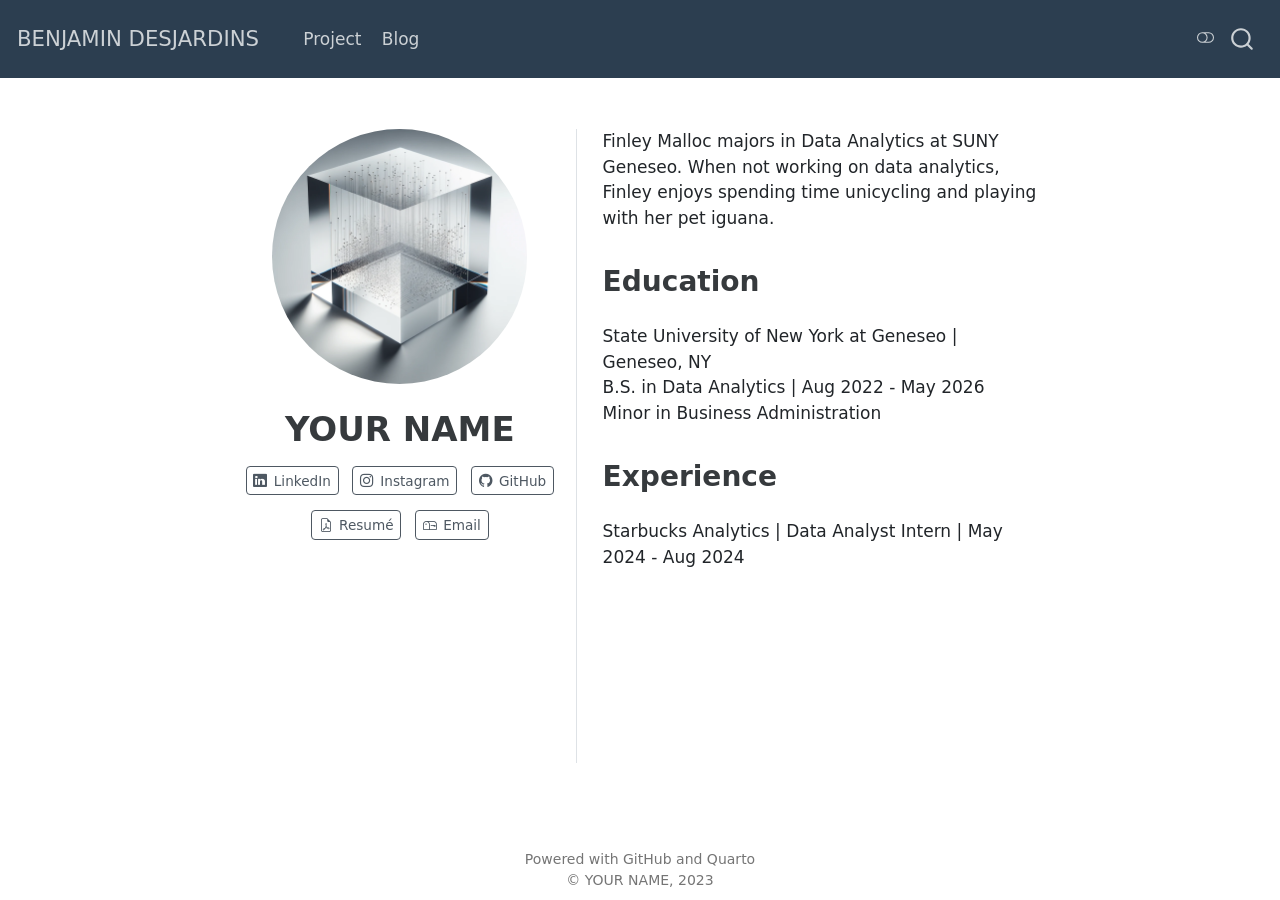
==== index.html @ 5a0a95f6 "“ANY_MASSAGE”" ====
<!DOCTYPE html>
<html xmlns="http://www.w3.org/1999/xhtml" lang="en" xml:lang="en"><head>

<meta charset="utf-8">
<meta name="generator" content="quarto-1.3.353">

<meta name="viewport" content="width=device-width, initial-scale=1.0, user-scalable=yes">


<title>BENJAMIN DESJARDINS - YOUR NAME</title>
<style>
code{white-space: pre-wrap;}
span.smallcaps{font-variant: small-caps;}
div.columns{display: flex; gap: min(4vw, 1.5em);}
div.column{flex: auto; overflow-x: auto;}
div.hanging-indent{margin-left: 1.5em; text-indent: -1.5em;}
ul.task-list{list-style: none;}
ul.task-list li input[type="checkbox"] {
  width: 0.8em;
  margin: 0 0.8em 0.2em -1em; /* quarto-specific, see https://github.com/quarto-dev/quarto-cli/issues/4556 */ 
  vertical-align: middle;
}
</style>


<script src="site_libs/quarto-nav/quarto-nav.js"></script>
<script src="site_libs/clipboard/clipboard.min.js"></script>
<script src="site_libs/quarto-search/autocomplete.umd.js"></script>
<script src="site_libs/quarto-search/fuse.min.js"></script>
<script src="site_libs/quarto-search/quarto-search.js"></script>
<meta name="quarto:offset" content="./">
<script src="site_libs/quarto-html/quarto.js"></script>
<script src="site_libs/quarto-html/popper.min.js"></script>
<script src="site_libs/quarto-html/tippy.umd.min.js"></script>
<link href="site_libs/quarto-html/tippy.css" rel="stylesheet">
<link href="site_libs/quarto-html/quarto-syntax-highlighting.css" rel="stylesheet" class="quarto-color-scheme" id="quarto-text-highlighting-styles">
<link href="site_libs/quarto-html/quarto-syntax-highlighting-dark.css" rel="prefetch" class="quarto-color-scheme quarto-color-alternate" id="quarto-text-highlighting-styles">
<script src="site_libs/bootstrap/bootstrap.min.js"></script>
<link href="site_libs/bootstrap/bootstrap-icons.css" rel="stylesheet">
<link href="site_libs/bootstrap/bootstrap.min.css" rel="stylesheet" class="quarto-color-scheme" id="quarto-bootstrap" data-mode="light">
<link href="site_libs/bootstrap/bootstrap-dark.min.css" rel="prefetch" class="quarto-color-scheme quarto-color-alternate" id="quarto-bootstrap" data-mode="dark">
<script id="quarto-search-options" type="application/json">{
  "location": "navbar",
  "copy-button": false,
  "collapse-after": 3,
  "panel-placement": "end",
  "type": "overlay",
  "limit": 20,
  "language": {
    "search-no-results-text": "No results",
    "search-matching-documents-text": "matching documents",
    "search-copy-link-title": "Copy link to search",
    "search-hide-matches-text": "Hide additional matches",
    "search-more-match-text": "more match in this document",
    "search-more-matches-text": "more matches in this document",
    "search-clear-button-title": "Clear",
    "search-detached-cancel-button-title": "Cancel",
    "search-submit-button-title": "Submit"
  }
}</script>


<link rel="stylesheet" href="styles.css">
</head>

<body class="nav-fixed fullcontent">

<div id="quarto-search-results"></div>
  <header id="quarto-header" class="headroom fixed-top">
    <nav class="navbar navbar-expand-lg navbar-dark ">
      <div class="navbar-container container-fluid">
      <div class="navbar-brand-container">
    <a class="navbar-brand" href="./index.html">
    <span class="navbar-title">BENJAMIN DESJARDINS</span>
    </a>
  </div>
            <div id="quarto-search" class="" title="Search"></div>
          <button class="navbar-toggler" type="button" data-bs-toggle="collapse" data-bs-target="#navbarCollapse" aria-controls="navbarCollapse" aria-expanded="false" aria-label="Toggle navigation" onclick="if (window.quartoToggleHeadroom) { window.quartoToggleHeadroom(); }">
  <span class="navbar-toggler-icon"></span>
</button>
          <div class="collapse navbar-collapse" id="navbarCollapse">
            <ul class="navbar-nav navbar-nav-scroll me-auto">
  <li class="nav-item">
    <a class="nav-link" href="./project.html" rel="" target="">
 <span class="menu-text">Project</span></a>
  </li>  
  <li class="nav-item">
    <a class="nav-link" href="./blog-listing.html" rel="" target="">
 <span class="menu-text">Blog</span></a>
  </li>  
</ul>
            <div class="quarto-navbar-tools ms-auto">
  <a href="" class="quarto-color-scheme-toggle quarto-navigation-tool  px-1" onclick="window.quartoToggleColorScheme(); return false;" title="Toggle dark mode"><i class="bi"></i></a>
</div>
          </div> <!-- /navcollapse -->
      </div> <!-- /container-fluid -->
    </nav>
</header>
<!-- content -->
<div id="quarto-content" class="quarto-container page-columns page-rows-contents page-layout-article page-navbar">
<!-- sidebar -->
<!-- margin-sidebar -->
    
<!-- main -->
<div class="quarto-about-trestles">
  <div class="about-entity">
    <img src="img/profile.png" class="about-image
  round " style="height: 15em; width: 15em;">
<header id="title-block-header" class="quarto-title-block default">
<div class="quarto-title">
<h1 class="title">YOUR NAME</h1>
</div>
<div class="quarto-title-meta">
  </div>
</header>
    <div class="about-links">
  <a href="https://linkedin.com" class="about-link" rel="" target="">
    <i class="bi bi-linkedin"></i>
     <span class="about-link-text">LinkedIn</span>
  </a>
  <a href="https://instagram.com" class="about-link" rel="" target="">
    <i class="bi bi-instagram"></i>
     <span class="about-link-text">Instagram</span>
  </a>
  <a href="https://github.com" class="about-link" rel="" target="">
    <i class="bi bi-github"></i>
     <span class="about-link-text">GitHub</span>
  </a>
  <a href="https://GITHUB_USERNAME.github.io/resume-example.pdf" class="about-link" rel="" target="">
    <i class="bi bi-file-earmark-pdf"></i>
     <span class="about-link-text">Resumé</span>
  </a>
  <a href="mailto:YOUR_EMAIL@geneseo.edu" class="about-link" rel="" target="">
    <i class="bi bi-mailbox"></i>
     <span class="about-link-text">Email</span>
  </a>
</div>
  </div>
  <div class="about-contents"><main class="content" id="quarto-document-content">
<p>Finley Malloc majors in Data Analytics at SUNY Geneseo. When not working on data analytics, Finley enjoys spending time unicycling and playing with her pet iguana.</p>
<section id="education" class="level2">
<h2 data-anchor-id="education">Education</h2>
<p>State University of New York at Geneseo | Geneseo, NY <br> B.S. in Data Analytics | Aug 2022 - May 2026 <br> Minor in Business Administration</p>
</section>
<section id="experience" class="level2">
<h2 data-anchor-id="experience">Experience</h2>
<p>Starbucks Analytics | Data Analyst Intern | May 2024 - Aug 2024</p>


</section>
</main></div>
</div>
 <!-- /main -->
<script type="text/javascript" src="links.js"></script>
<script id="quarto-html-after-body" type="application/javascript">
window.document.addEventListener("DOMContentLoaded", function (event) {
  const toggleBodyColorMode = (bsSheetEl) => {
    const mode = bsSheetEl.getAttribute("data-mode");
    const bodyEl = window.document.querySelector("body");
    if (mode === "dark") {
      bodyEl.classList.add("quarto-dark");
      bodyEl.classList.remove("quarto-light");
    } else {
      bodyEl.classList.add("quarto-light");
      bodyEl.classList.remove("quarto-dark");
    }
  }
  const toggleBodyColorPrimary = () => {
    const bsSheetEl = window.document.querySelector("link#quarto-bootstrap");
    if (bsSheetEl) {
      toggleBodyColorMode(bsSheetEl);
    }
  }
  toggleBodyColorPrimary();  
  const disableStylesheet = (stylesheets) => {
    for (let i=0; i < stylesheets.length; i++) {
      const stylesheet = stylesheets[i];
      stylesheet.rel = 'prefetch';
    }
  }
  const enableStylesheet = (stylesheets) => {
    for (let i=0; i < stylesheets.length; i++) {
      const stylesheet = stylesheets[i];
      stylesheet.rel = 'stylesheet';
    }
  }
  const manageTransitions = (selector, allowTransitions) => {
    const els = window.document.querySelectorAll(selector);
    for (let i=0; i < els.length; i++) {
      const el = els[i];
      if (allowTransitions) {
        el.classList.remove('notransition');
      } else {
        el.classList.add('notransition');
      }
    }
  }
  const toggleColorMode = (alternate) => {
    // Switch the stylesheets
    const alternateStylesheets = window.document.querySelectorAll('link.quarto-color-scheme.quarto-color-alternate');
    manageTransitions('#quarto-margin-sidebar .nav-link', false);
    if (alternate) {
      enableStylesheet(alternateStylesheets);
      for (const sheetNode of alternateStylesheets) {
        if (sheetNode.id === "quarto-bootstrap") {
          toggleBodyColorMode(sheetNode);
        }
      }
    } else {
      disableStylesheet(alternateStylesheets);
      toggleBodyColorPrimary();
    }
    manageTransitions('#quarto-margin-sidebar .nav-link', true);
    // Switch the toggles
    const toggles = window.document.querySelectorAll('.quarto-color-scheme-toggle');
    for (let i=0; i < toggles.length; i++) {
      const toggle = toggles[i];
      if (toggle) {
        if (alternate) {
          toggle.classList.add("alternate");     
        } else {
          toggle.classList.remove("alternate");
        }
      }
    }
    // Hack to workaround the fact that safari doesn't
    // properly recolor the scrollbar when toggling (#1455)
    if (navigator.userAgent.indexOf('Safari') > 0 && navigator.userAgent.indexOf('Chrome') == -1) {
      manageTransitions("body", false);
      window.scrollTo(0, 1);
      setTimeout(() => {
        window.scrollTo(0, 0);
        manageTransitions("body", true);
      }, 40);  
    }
  }
  const isFileUrl = () => { 
    return window.location.protocol === 'file:';
  }
  const hasAlternateSentinel = () => {  
    let styleSentinel = getColorSchemeSentinel();
    if (styleSentinel !== null) {
      return styleSentinel === "alternate";
    } else {
      return false;
    }
  }
  const setStyleSentinel = (alternate) => {
    const value = alternate ? "alternate" : "default";
    if (!isFileUrl()) {
      window.localStorage.setItem("quarto-color-scheme", value);
    } else {
      localAlternateSentinel = value;
    }
  }
  const getColorSchemeSentinel = () => {
    if (!isFileUrl()) {
      const storageValue = window.localStorage.getItem("quarto-color-scheme");
      return storageValue != null ? storageValue : localAlternateSentinel;
    } else {
      return localAlternateSentinel;
    }
  }
  let localAlternateSentinel = 'default';
  // Dark / light mode switch
  window.quartoToggleColorScheme = () => {
    // Read the current dark / light value 
    let toAlternate = !hasAlternateSentinel();
    toggleColorMode(toAlternate);
    setStyleSentinel(toAlternate);
  };
  // Ensure there is a toggle, if there isn't float one in the top right
  if (window.document.querySelector('.quarto-color-scheme-toggle') === null) {
    const a = window.document.createElement('a');
    a.classList.add('top-right');
    a.classList.add('quarto-color-scheme-toggle');
    a.href = "";
    a.onclick = function() { try { window.quartoToggleColorScheme(); } catch {} return false; };
    const i = window.document.createElement("i");
    i.classList.add('bi');
    a.appendChild(i);
    window.document.body.appendChild(a);
  }
  // Switch to dark mode if need be
  if (hasAlternateSentinel()) {
    toggleColorMode(true);
  } else {
    toggleColorMode(false);
  }
  const isCodeAnnotation = (el) => {
    for (const clz of el.classList) {
      if (clz.startsWith('code-annotation-')) {                     
        return true;
      }
    }
    return false;
  }
  const clipboard = new window.ClipboardJS('.code-copy-button', {
    text: function(trigger) {
      const codeEl = trigger.previousElementSibling.cloneNode(true);
      for (const childEl of codeEl.children) {
        if (isCodeAnnotation(childEl)) {
          childEl.remove();
        }
      }
      return codeEl.innerText;
    }
  });
  clipboard.on('success', function(e) {
    // button target
    const button = e.trigger;
    // don't keep focus
    button.blur();
    // flash "checked"
    button.classList.add('code-copy-button-checked');
    var currentTitle = button.getAttribute("title");
    button.setAttribute("title", "Copied!");
    let tooltip;
    if (window.bootstrap) {
      button.setAttribute("data-bs-toggle", "tooltip");
      button.setAttribute("data-bs-placement", "left");
      button.setAttribute("data-bs-title", "Copied!");
      tooltip = new bootstrap.Tooltip(button, 
        { trigger: "manual", 
          customClass: "code-copy-button-tooltip",
          offset: [0, -8]});
      tooltip.show();    
    }
    setTimeout(function() {
      if (tooltip) {
        tooltip.hide();
        button.removeAttribute("data-bs-title");
        button.removeAttribute("data-bs-toggle");
        button.removeAttribute("data-bs-placement");
      }
      button.setAttribute("title", currentTitle);
      button.classList.remove('code-copy-button-checked');
    }, 1000);
    // clear code selection
    e.clearSelection();
  });
  function tippyHover(el, contentFn) {
    const config = {
      allowHTML: true,
      content: contentFn,
      maxWidth: 500,
      delay: 100,
      arrow: false,
      appendTo: function(el) {
          return el.parentElement;
      },
      interactive: true,
      interactiveBorder: 10,
      theme: 'quarto',
      placement: 'bottom-start'
    };
    window.tippy(el, config); 
  }
  const noterefs = window.document.querySelectorAll('a[role="doc-noteref"]');
  for (var i=0; i<noterefs.length; i++) {
    const ref = noterefs[i];
    tippyHover(ref, function() {
      // use id or data attribute instead here
      let href = ref.getAttribute('data-footnote-href') || ref.getAttribute('href');
      try { href = new URL(href).hash; } catch {}
      const id = href.replace(/^#\/?/, "");
      const note = window.document.getElementById(id);
      return note.innerHTML;
    });
  }
      let selectedAnnoteEl;
      const selectorForAnnotation = ( cell, annotation) => {
        let cellAttr = 'data-code-cell="' + cell + '"';
        let lineAttr = 'data-code-annotation="' +  annotation + '"';
        const selector = 'span[' + cellAttr + '][' + lineAttr + ']';
        return selector;
      }
      const selectCodeLines = (annoteEl) => {
        const doc = window.document;
        const targetCell = annoteEl.getAttribute("data-target-cell");
        const targetAnnotation = annoteEl.getAttribute("data-target-annotation");
        const annoteSpan = window.document.querySelector(selectorForAnnotation(targetCell, targetAnnotation));
        const lines = annoteSpan.getAttribute("data-code-lines").split(",");
        const lineIds = lines.map((line) => {
          return targetCell + "-" + line;
        })
        let top = null;
        let height = null;
        let parent = null;
        if (lineIds.length > 0) {
            //compute the position of the single el (top and bottom and make a div)
            const el = window.document.getElementById(lineIds[0]);
            top = el.offsetTop;
            height = el.offsetHeight;
            parent = el.parentElement.parentElement;
          if (lineIds.length > 1) {
            const lastEl = window.document.getElementById(lineIds[lineIds.length - 1]);
            const bottom = lastEl.offsetTop + lastEl.offsetHeight;
            height = bottom - top;
          }
          if (top !== null && height !== null && parent !== null) {
            // cook up a div (if necessary) and position it 
            let div = window.document.getElementById("code-annotation-line-highlight");
            if (div === null) {
              div = window.document.createElement("div");
              div.setAttribute("id", "code-annotation-line-highlight");
              div.style.position = 'absolute';
              parent.appendChild(div);
            }
            div.style.top = top - 2 + "px";
            div.style.height = height + 4 + "px";
            let gutterDiv = window.document.getElementById("code-annotation-line-highlight-gutter");
            if (gutterDiv === null) {
              gutterDiv = window.document.createElement("div");
              gutterDiv.setAttribute("id", "code-annotation-line-highlight-gutter");
              gutterDiv.style.position = 'absolute';
              const codeCell = window.document.getElementById(targetCell);
              const gutter = codeCell.querySelector('.code-annotation-gutter');
              gutter.appendChild(gutterDiv);
            }
            gutterDiv.style.top = top - 2 + "px";
            gutterDiv.style.height = height + 4 + "px";
          }
          selectedAnnoteEl = annoteEl;
        }
      };
      const unselectCodeLines = () => {
        const elementsIds = ["code-annotation-line-highlight", "code-annotation-line-highlight-gutter"];
        elementsIds.forEach((elId) => {
          const div = window.document.getElementById(elId);
          if (div) {
            div.remove();
          }
        });
        selectedAnnoteEl = undefined;
      };
      // Attach click handler to the DT
      const annoteDls = window.document.querySelectorAll('dt[data-target-cell]');
      for (const annoteDlNode of annoteDls) {
        annoteDlNode.addEventListener('click', (event) => {
          const clickedEl = event.target;
          if (clickedEl !== selectedAnnoteEl) {
            unselectCodeLines();
            const activeEl = window.document.querySelector('dt[data-target-cell].code-annotation-active');
            if (activeEl) {
              activeEl.classList.remove('code-annotation-active');
            }
            selectCodeLines(clickedEl);
            clickedEl.classList.add('code-annotation-active');
          } else {
            // Unselect the line
            unselectCodeLines();
            clickedEl.classList.remove('code-annotation-active');
          }
        });
      }
  const findCites = (el) => {
    const parentEl = el.parentElement;
    if (parentEl) {
      const cites = parentEl.dataset.cites;
      if (cites) {
        return {
          el,
          cites: cites.split(' ')
        };
      } else {
        return findCites(el.parentElement)
      }
    } else {
      return undefined;
    }
  };
  var bibliorefs = window.document.querySelectorAll('a[role="doc-biblioref"]');
  for (var i=0; i<bibliorefs.length; i++) {
    const ref = bibliorefs[i];
    const citeInfo = findCites(ref);
    if (citeInfo) {
      tippyHover(citeInfo.el, function() {
        var popup = window.document.createElement('div');
        citeInfo.cites.forEach(function(cite) {
          var citeDiv = window.document.createElement('div');
          citeDiv.classList.add('hanging-indent');
          citeDiv.classList.add('csl-entry');
          var biblioDiv = window.document.getElementById('ref-' + cite);
          if (biblioDiv) {
            citeDiv.innerHTML = biblioDiv.innerHTML;
          }
          popup.appendChild(citeDiv);
        });
        return popup.innerHTML;
      });
    }
  }
});
</script>
</div> <!-- /content -->
<footer class="footer">
  <div class="nav-footer">
    <div class="nav-footer-left">
      &nbsp;
    </div>   
    <div class="nav-footer-center">Powered with GitHub and Quarto<br>© YOUR NAME, 2023</div>
    <div class="nav-footer-right">
      &nbsp;
    </div>
  </div>
</footer>



</body></html>
---- site_libs/quarto-html/tippy.css ----
.tippy-box[data-animation=fade][data-state=hidden]{opacity:0}[data-tippy-root]{max-width:calc(100vw - 10px)}.tippy-box{position:relative;background-color:#333;color:#fff;border-radius:4px;font-size:14px;line-height:1.4;white-space:normal;outline:0;transition-property:transform,visibility,opacity}.tippy-box[data-placement^=top]>.tippy-arrow{bottom:0}.tippy-box[data-placement^=top]>.tippy-arrow:before{bottom:-7px;left:0;border-width:8px 8px 0;border-top-color:initial;transform-origin:center top}.tippy-box[data-placement^=bottom]>.tippy-arrow{top:0}.tippy-box[data-placement^=bottom]>.tippy-arrow:before{top:-7px;left:0;border-width:0 8px 8px;border-bottom-color:initial;transform-origin:center bottom}.tippy-box[data-placement^=left]>.tippy-arrow{right:0}.tippy-box[data-placement^=left]>.tippy-arrow:before{border-width:8px 0 8px 8px;border-left-color:initial;right:-7px;transform-origin:center left}.tippy-box[data-placement^=right]>.tippy-arrow{left:0}.tippy-box[data-placement^=right]>.tippy-arrow:before{left:-7px;border-width:8px 8px 8px 0;border-right-color:initial;transform-origin:center right}.tippy-box[data-inertia][data-state=visible]{transition-timing-function:cubic-bezier(.54,1.5,.38,1.11)}.tippy-arrow{width:16px;height:16px;color:#333}.tippy-arrow:before{content:"";position:absolute;border-color:transparent;border-style:solid}.tippy-content{position:relative;padding:5px 9px;z-index:1}
---- site_libs/quarto-html/quarto-syntax-highlighting.css ----
/* quarto syntax highlight colors */
:root {
  --quarto-hl-al-color: #95da4c;
  --quarto-hl-an-color: #50a14f;
  --quarto-hl-at-color: #a626a4;
  --quarto-hl-bn-color: #986801;
  --quarto-hl-bu-color: #a626a4;
  --quarto-hl-ch-color: #50a14f;
  --quarto-hl-co-color: #a0a1a7;
  --quarto-hl-cv-color: #e45649;
  --quarto-hl-cn-color: #986801;
  --quarto-hl-cf-color: #a626a4;
  --quarto-hl-dt-color: #a626a4;
  --quarto-hl-dv-color: #986801;
  --quarto-hl-do-color: #e45649;
  --quarto-hl-er-color: #f44747;
  --quarto-hl-ex-color: #4078f2;
  --quarto-hl-fl-color: #986801;
  --quarto-hl-fu-color: #4078f2;
  --quarto-hl-im-color: #50a14f;
  --quarto-hl-in-color: #c45b00;
  --quarto-hl-kw-color: #a626a4;
  --quarto-hl-op-color: #a626a4;
  --quarto-hl-pp-color: #a626a4;
  --quarto-hl-re-color: #2980b9;
  --quarto-hl-sc-color: #0184bc;
  --quarto-hl-ss-color: #da4453;
  --quarto-hl-st-color: #50a14f;
  --quarto-hl-va-color: #e45649;
  --quarto-hl-vs-color: #da4453;
  --quarto-hl-wa-color: #da4453;
}

/* other quarto variables */
:root {
  --quarto-font-monospace: SFMono-Regular, Menlo, Monaco, Consolas, "Liberation Mono", "Courier New", monospace;
}

code span.al {
  background-color: #4d1f24;
  font-weight: bold;
  color: #95da4c;
}

code span.an {
  color: #50a14f;
}

code span.at {
  color: #a626a4;
}

code span.bn {
  color: #986801;
}

code span.bu {
  color: #a626a4;
}

code span.ch {
  color: #50a14f;
}

code span.co {
  font-style: italic;
  color: #a0a1a7;
}

code span.cv {
  font-style: italic;
  color: #e45649;
}

code span.cn {
  color: #986801;
}

code span.cf {
  color: #a626a4;
}

code span.dt {
  color: #a626a4;
}

code span.dv {
  color: #986801;
}

code span.do {
  color: #e45649;
}

code span.er {
  color: #f44747;
  text-decoration: underline;
}

code span.ex {
  font-weight: bold;
  color: #4078f2;
}

code span.fl {
  color: #986801;
}

code span.fu {
  color: #4078f2;
}

code span.im {
  color: #50a14f;
}

code span.in {
  color: #c45b00;
}

code span.kw {
  color: #a626a4;
}

pre > code.sourceCode > span {
  color: #383a42;
}

code span {
  color: #383a42;
}

code.sourceCode > span {
  color: #383a42;
}

div.sourceCode,
div.sourceCode pre.sourceCode {
  color: #383a42;
}

code span.op {
  color: #a626a4;
}

code span.pp {
  color: #a626a4;
}

code span.re {
  background-color: #153042;
  color: #2980b9;
}

code span.sc {
  color: #0184bc;
}

code span.ss {
  color: #da4453;
}

code span.st {
  color: #50a14f;
}

code span.va {
  color: #e45649;
}

code span.vs {
  color: #da4453;
}

code span.wa {
  color: #da4453;
}

.prevent-inlining {
  content: "</";
}

/*# sourceMappingURL=debc5d5d77c3f9108843748ff7464032.css.map */
---- site_libs/quarto-html/quarto-syntax-highlighting-dark.css ----
/* quarto syntax highlight colors */
:root {
  --quarto-hl-al-color: #95da4c;
  --quarto-hl-an-color: #98c379;
  --quarto-hl-at-color: #c678dd;
  --quarto-hl-bn-color: #d19a66;
  --quarto-hl-bu-color: #c678dd;
  --quarto-hl-ch-color: #98c379;
  --quarto-hl-co-color: #5c6370;
  --quarto-hl-cv-color: #e06c75;
  --quarto-hl-cn-color: #d19a66;
  --quarto-hl-cf-color: #c678dd;
  --quarto-hl-dt-color: #c678dd;
  --quarto-hl-dv-color: #d19a66;
  --quarto-hl-do-color: #a43340;
  --quarto-hl-er-color: #f44747;
  --quarto-hl-ex-color: #61afef;
  --quarto-hl-fl-color: #d19a66;
  --quarto-hl-fu-color: #61afef;
  --quarto-hl-im-color: #98c379;
  --quarto-hl-in-color: #c45b00;
  --quarto-hl-kw-color: #c678dd;
  --quarto-hl-op-color: #c678dd;
  --quarto-hl-pp-color: #c678dd;
  --quarto-hl-re-color: #2980b9;
  --quarto-hl-sc-color: #56b6c2;
  --quarto-hl-ss-color: #da4453;
  --quarto-hl-st-color: #98c379;
  --quarto-hl-va-color: #e06c75;
  --quarto-hl-vs-color: #da4453;
  --quarto-hl-wa-color: #da4453;
}

/* other quarto variables */
:root {
  --quarto-font-monospace: SFMono-Regular, Menlo, Monaco, Consolas, "Liberation Mono", "Courier New", monospace;
}

code span.al {
  background-color: #4d1f24;
  font-weight: bold;
  color: #95da4c;
}

code span.an {
  color: #98c379;
}

code span.at {
  color: #c678dd;
}

code span.bn {
  color: #d19a66;
}

code span.bu {
  color: #c678dd;
}

code span.ch {
  color: #98c379;
}

code span.co {
  font-style: italic;
  color: #5c6370;
}

code span.cv {
  font-style: italic;
  color: #e06c75;
}

code span.cn {
  color: #d19a66;
}

code span.cf {
  color: #c678dd;
}

code span.dt {
  color: #c678dd;
}

code span.dv {
  color: #d19a66;
}

code span.do {
  color: #a43340;
}

code span.er {
  color: #f44747;
  text-decoration: underline;
}

code span.ex {
  font-weight: bold;
  color: #61afef;
}

code span.fl {
  color: #d19a66;
}

code span.fu {
  color: #61afef;
}

code span.im {
  color: #98c379;
}

code span.in {
  color: #c45b00;
}

code span.kw {
  color: #c678dd;
}

pre > code.sourceCode > span {
  color: #abb2bf;
}

code span {
  color: #abb2bf;
}

code.sourceCode > span {
  color: #abb2bf;
}

div.sourceCode,
div.sourceCode pre.sourceCode {
  color: #abb2bf;
}

code span.op {
  color: #c678dd;
}

code span.pp {
  color: #c678dd;
}

code span.re {
  background-color: #153042;
  color: #2980b9;
}

code span.sc {
  color: #56b6c2;
}

code span.ss {
  color: #da4453;
}

code span.st {
  color: #98c379;
}

code span.va {
  color: #e06c75;
}

code span.vs {
  color: #da4453;
}

code span.wa {
  color: #da4453;
}

.prevent-inlining {
  content: "</";
}

/*# sourceMappingURL=935a306eefa94366c21e1a970dddb765.css.map */
---- styles.css ----
/* css styles */

.nav-title{
  font-family: fantasy
}

/* to fix the width of body and navbar with invisible scrollbar */
::-webkit-scrollbar {
    width: 0px;
}
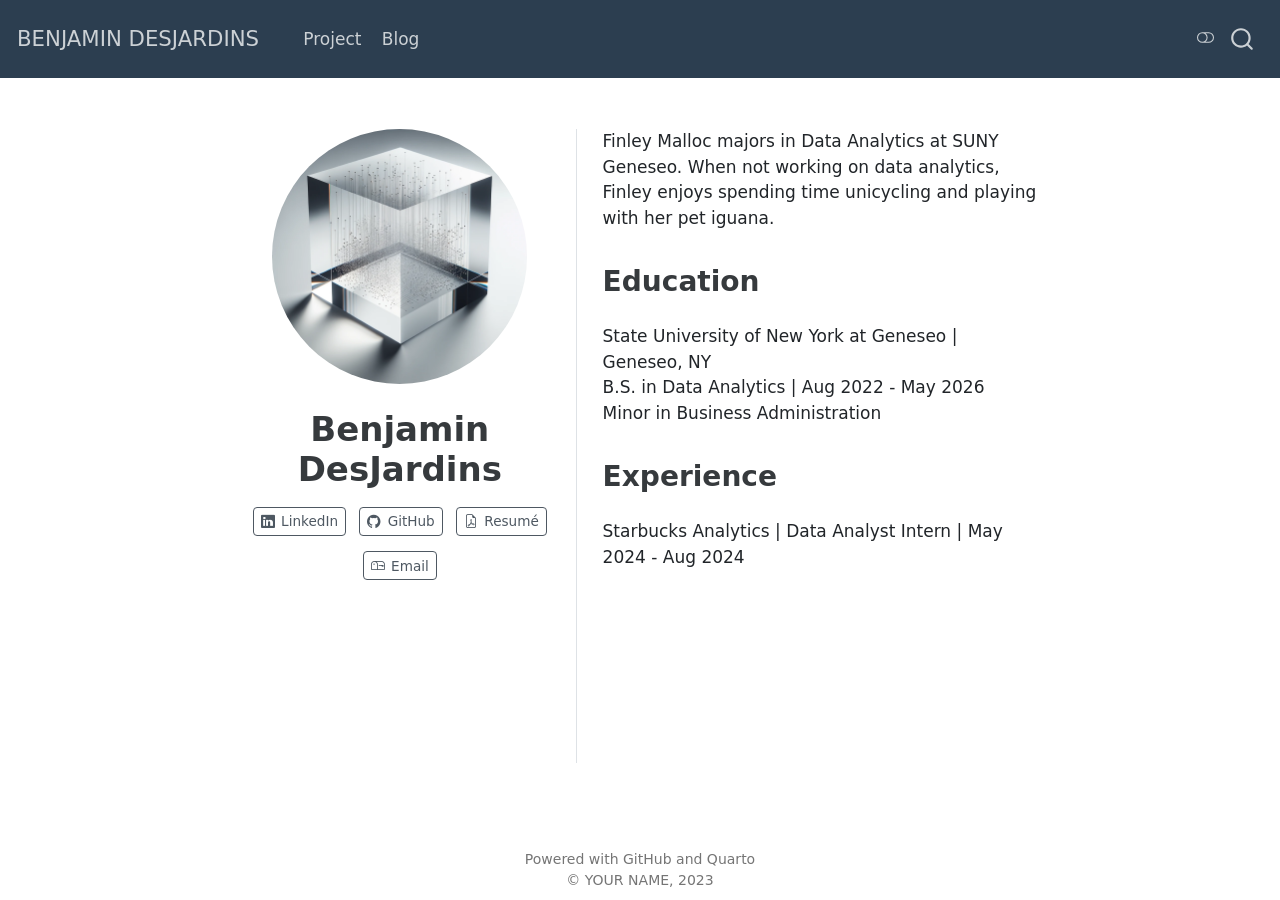
==== commit b21f0ba5: "“ANY_MASSAGE”" ====
--- a/index.html
+++ b/index.html
@@ -7,7 +7,7 @@
 <meta name="viewport" content="width=device-width, initial-scale=1.0, user-scalable=yes">
 
 
-<title>BENJAMIN DESJARDINS - YOUR NAME</title>
+<title>BENJAMIN DESJARDINS - Benjamin DesJardins</title>
 <style>
 code{white-space: pre-wrap;}
 span.smallcaps{font-variant: small-caps;}
@@ -108,21 +108,17 @@
   round " style="height: 15em; width: 15em;">
 <header id="title-block-header" class="quarto-title-block default">
 <div class="quarto-title">
-<h1 class="title">YOUR NAME</h1>
+<h1 class="title">Benjamin DesJardins</h1>
 </div>
 <div class="quarto-title-meta">
   </div>
 </header>
     <div class="about-links">
-  <a href="https://linkedin.com" class="about-link" rel="" target="">
+  <a href="https://linkedin.com/b-r-desjardins" class="about-link" rel="" target="">
     <i class="bi bi-linkedin"></i>
      <span class="about-link-text">LinkedIn</span>
   </a>
-  <a href="https://instagram.com" class="about-link" rel="" target="">
-    <i class="bi bi-instagram"></i>
-     <span class="about-link-text">Instagram</span>
-  </a>
-  <a href="https://github.com" class="about-link" rel="" target="">
+  <a href="https://github.com/bendesjardins" class="about-link" rel="" target="">
     <i class="bi bi-github"></i>
      <span class="about-link-text">GitHub</span>
   </a>
@@ -130,7 +126,7 @@
     <i class="bi bi-file-earmark-pdf"></i>
      <span class="about-link-text">Resumé</span>
   </a>
-  <a href="mailto:YOUR_EMAIL@geneseo.edu" class="about-link" rel="" target="">
+  <a href="mailto:brd8@geneseo.edu" class="about-link" rel="" target="">
     <i class="bi bi-mailbox"></i>
      <span class="about-link-text">Email</span>
   </a>
--- a/site_libs/quarto-html/quarto-syntax-highlighting.css
+++ b/site_libs/quarto-html/quarto-syntax-highlighting.css
@@ -1,34 +1,32 @@
 /* quarto syntax highlight colors */
 :root {
-  --quarto-hl-al-color: #95da4c;
-  --quarto-hl-an-color: #50a14f;
-  --quarto-hl-at-color: #a626a4;
-  --quarto-hl-bn-color: #986801;
-  --quarto-hl-bu-color: #a626a4;
-  --quarto-hl-ch-color: #50a14f;
-  --quarto-hl-co-color: #a0a1a7;
-  --quarto-hl-cv-color: #e45649;
-  --quarto-hl-cn-color: #986801;
-  --quarto-hl-cf-color: #a626a4;
-  --quarto-hl-dt-color: #a626a4;
-  --quarto-hl-dv-color: #986801;
-  --quarto-hl-do-color: #e45649;
-  --quarto-hl-er-color: #f44747;
-  --quarto-hl-ex-color: #4078f2;
-  --quarto-hl-fl-color: #986801;
-  --quarto-hl-fu-color: #4078f2;
-  --quarto-hl-im-color: #50a14f;
-  --quarto-hl-in-color: #c45b00;
-  --quarto-hl-kw-color: #a626a4;
-  --quarto-hl-op-color: #a626a4;
-  --quarto-hl-pp-color: #a626a4;
-  --quarto-hl-re-color: #2980b9;
-  --quarto-hl-sc-color: #0184bc;
-  --quarto-hl-ss-color: #da4453;
-  --quarto-hl-st-color: #50a14f;
-  --quarto-hl-va-color: #e45649;
-  --quarto-hl-vs-color: #da4453;
-  --quarto-hl-wa-color: #da4453;
+  --quarto-hl-at-color: inherit;
+  --quarto-hl-ss-color: #049b0a;
+  --quarto-hl-an-color: #0066ff;
+  --quarto-hl-fu-color: #ff9358;
+  --quarto-hl-st-color: #049b0a;
+  --quarto-hl-cf-color: #43a8ed;
+  --quarto-hl-op-color: inherit;
+  --quarto-hl-er-color: #ffff00;
+  --quarto-hl-bn-color: #44aa43;
+  --quarto-hl-al-color: #ffff00;
+  --quarto-hl-va-color: inherit;
+  --quarto-hl-bu-color: inherit;
+  --quarto-hl-ex-color: inherit;
+  --quarto-hl-pp-color: inherit;
+  --quarto-hl-in-color: #0066ff;
+  --quarto-hl-vs-color: #049b0a;
+  --quarto-hl-wa-color: #ffff00;
+  --quarto-hl-do-color: #0066ff;
+  --quarto-hl-im-color: inherit;
+  --quarto-hl-ch-color: #049b0a;
+  --quarto-hl-dt-color: inherit;
+  --quarto-hl-fl-color: #44aa43;
+  --quarto-hl-co-color: #0066ff;
+  --quarto-hl-cn-color: inherit;
+  --quarto-hl-sc-color: #049b0a;
+  --quarto-hl-dv-color: #44aa43;
+  --quarto-hl-kw-color: #43a8ed;
 }
 
 /* other quarto variables */
@@ -36,144 +34,140 @@
   --quarto-font-monospace: SFMono-Regular, Menlo, Monaco, Consolas, "Liberation Mono", "Courier New", monospace;
 }
 
-code span.al {
-  background-color: #4d1f24;
-  font-weight: bold;
-  color: #95da4c;
+code span.at {
+  font-style: inherit;
+}
+
+code span.ss {
+  color: #049b0a;
+  font-style: inherit;
 }
 
 code span.an {
-  color: #50a14f;
+  color: #0066ff;
+  font-weight: bold;
+  font-style: italic;
 }
 
-code span.at {
-  color: #a626a4;
+code span.fu {
+  color: #ff9358;
+  font-weight: bold;
+  font-style: inherit;
+}
+
+code span.st {
+  color: #049b0a;
+  font-style: inherit;
+}
+
+code span.cf {
+  color: #43a8ed;
+  font-weight: bold;
+  font-style: inherit;
+}
+
+code span.op {
+  font-style: inherit;
+}
+
+code span.er {
+  color: #ffff00;
+  font-weight: bold;
+  font-style: inherit;
 }
 
 code span.bn {
-  color: #986801;
+  color: #44aa43;
+  font-style: inherit;
+}
+
+code span.al {
+  color: #ffff00;
+  font-style: inherit;
+}
+
+code span.va {
+  font-style: inherit;
 }
 
 code span.bu {
-  color: #a626a4;
+  font-style: inherit;
+}
+
+code span.ex {
+  font-style: inherit;
+}
+
+code span.pp {
+  font-weight: bold;
+  font-style: inherit;
+}
+
+code span.in {
+  color: #0066ff;
+  font-weight: bold;
+  font-style: italic;
+}
+
+code span.vs {
+  color: #049b0a;
+  font-style: inherit;
+}
+
+code span.wa {
+  color: #ffff00;
+  font-weight: bold;
+  font-style: inherit;
+}
+
+code span.do {
+  color: #0066ff;
+  font-style: italic;
+}
+
+code span.im {
+  font-style: inherit;
 }
 
 code span.ch {
-  color: #50a14f;
+  color: #049b0a;
+  font-style: inherit;
+}
+
+code span.dt {
+  font-style: inherit;
+  text-decoration: underline;
+}
+
+code span.fl {
+  color: #44aa43;
+  font-style: inherit;
 }
 
 code span.co {
+  color: #0066ff;
+  font-weight: bold;
   font-style: italic;
-  color: #a0a1a7;
-}
-
-code span.cv {
-  font-style: italic;
-  color: #e45649;
 }
 
 code span.cn {
-  color: #986801;
+  font-style: inherit;
 }
 
-code span.cf {
-  color: #a626a4;
-}
-
-code span.dt {
-  color: #a626a4;
+code span.sc {
+  color: #049b0a;
+  font-style: inherit;
 }
 
 code span.dv {
-  color: #986801;
-}
-
-code span.do {
-  color: #e45649;
-}
-
-code span.er {
-  color: #f44747;
-  text-decoration: underline;
-}
-
-code span.ex {
-  font-weight: bold;
-  color: #4078f2;
-}
-
-code span.fl {
-  color: #986801;
-}
-
-code span.fu {
-  color: #4078f2;
-}
-
-code span.im {
-  color: #50a14f;
-}
-
-code span.in {
-  color: #c45b00;
+  color: #44aa43;
+  font-style: inherit;
 }
 
 code span.kw {
-  color: #a626a4;
-}
-
-pre > code.sourceCode > span {
-  color: #383a42;
-}
-
-code span {
-  color: #383a42;
-}
-
-code.sourceCode > span {
-  color: #383a42;
-}
-
-div.sourceCode,
-div.sourceCode pre.sourceCode {
-  color: #383a42;
-}
-
-code span.op {
-  color: #a626a4;
-}
-
-code span.pp {
-  color: #a626a4;
-}
-
-code span.re {
-  background-color: #153042;
-  color: #2980b9;
-}
-
-code span.sc {
-  color: #0184bc;
-}
-
-code span.ss {
-  color: #da4453;
-}
-
-code span.st {
-  color: #50a14f;
-}
-
-code span.va {
-  color: #e45649;
-}
-
-code span.vs {
-  color: #da4453;
-}
-
-code span.wa {
-  color: #da4453;
+  color: #43a8ed;
+  font-weight: bold;
+  font-style: inherit;
 }
 
 .prevent-inlining {
--- a/site_libs/quarto-html/quarto-syntax-highlighting-dark.css
+++ b/site_libs/quarto-html/quarto-syntax-highlighting-dark.css
@@ -1,34 +1,32 @@
 /* quarto syntax highlight colors */
 :root {
-  --quarto-hl-al-color: #95da4c;
-  --quarto-hl-an-color: #98c379;
-  --quarto-hl-at-color: #c678dd;
-  --quarto-hl-bn-color: #d19a66;
-  --quarto-hl-bu-color: #c678dd;
-  --quarto-hl-ch-color: #98c379;
-  --quarto-hl-co-color: #5c6370;
-  --quarto-hl-cv-color: #e06c75;
-  --quarto-hl-cn-color: #d19a66;
-  --quarto-hl-cf-color: #c678dd;
-  --quarto-hl-dt-color: #c678dd;
-  --quarto-hl-dv-color: #d19a66;
-  --quarto-hl-do-color: #a43340;
-  --quarto-hl-er-color: #f44747;
-  --quarto-hl-ex-color: #61afef;
-  --quarto-hl-fl-color: #d19a66;
-  --quarto-hl-fu-color: #61afef;
-  --quarto-hl-im-color: #98c379;
-  --quarto-hl-in-color: #c45b00;
-  --quarto-hl-kw-color: #c678dd;
-  --quarto-hl-op-color: #c678dd;
-  --quarto-hl-pp-color: #c678dd;
-  --quarto-hl-re-color: #2980b9;
-  --quarto-hl-sc-color: #56b6c2;
-  --quarto-hl-ss-color: #da4453;
-  --quarto-hl-st-color: #98c379;
-  --quarto-hl-va-color: #e06c75;
-  --quarto-hl-vs-color: #da4453;
-  --quarto-hl-wa-color: #da4453;
+  --quarto-hl-at-color: inherit;
+  --quarto-hl-ss-color: #049b0a;
+  --quarto-hl-an-color: #0066ff;
+  --quarto-hl-fu-color: #ff9358;
+  --quarto-hl-st-color: #049b0a;
+  --quarto-hl-cf-color: #43a8ed;
+  --quarto-hl-op-color: inherit;
+  --quarto-hl-er-color: #ffff00;
+  --quarto-hl-bn-color: #44aa43;
+  --quarto-hl-al-color: #ffff00;
+  --quarto-hl-va-color: inherit;
+  --quarto-hl-bu-color: inherit;
+  --quarto-hl-ex-color: inherit;
+  --quarto-hl-pp-color: inherit;
+  --quarto-hl-in-color: #0066ff;
+  --quarto-hl-vs-color: #049b0a;
+  --quarto-hl-wa-color: #ffff00;
+  --quarto-hl-do-color: #0066ff;
+  --quarto-hl-im-color: inherit;
+  --quarto-hl-ch-color: #049b0a;
+  --quarto-hl-dt-color: inherit;
+  --quarto-hl-fl-color: #44aa43;
+  --quarto-hl-co-color: #0066ff;
+  --quarto-hl-cn-color: inherit;
+  --quarto-hl-sc-color: #049b0a;
+  --quarto-hl-dv-color: #44aa43;
+  --quarto-hl-kw-color: #43a8ed;
 }
 
 /* other quarto variables */
@@ -36,144 +34,140 @@
   --quarto-font-monospace: SFMono-Regular, Menlo, Monaco, Consolas, "Liberation Mono", "Courier New", monospace;
 }
 
-code span.al {
-  background-color: #4d1f24;
-  font-weight: bold;
-  color: #95da4c;
+code span.at {
+  font-style: inherit;
+}
+
+code span.ss {
+  color: #049b0a;
+  font-style: inherit;
 }
 
 code span.an {
-  color: #98c379;
+  color: #0066ff;
+  font-weight: bold;
+  font-style: italic;
 }
 
-code span.at {
-  color: #c678dd;
+code span.fu {
+  color: #ff9358;
+  font-weight: bold;
+  font-style: inherit;
+}
+
+code span.st {
+  color: #049b0a;
+  font-style: inherit;
+}
+
+code span.cf {
+  color: #43a8ed;
+  font-weight: bold;
+  font-style: inherit;
+}
+
+code span.op {
+  font-style: inherit;
+}
+
+code span.er {
+  color: #ffff00;
+  font-weight: bold;
+  font-style: inherit;
 }
 
 code span.bn {
-  color: #d19a66;
+  color: #44aa43;
+  font-style: inherit;
+}
+
+code span.al {
+  color: #ffff00;
+  font-style: inherit;
+}
+
+code span.va {
+  font-style: inherit;
 }
 
 code span.bu {
-  color: #c678dd;
+  font-style: inherit;
+}
+
+code span.ex {
+  font-style: inherit;
+}
+
+code span.pp {
+  font-weight: bold;
+  font-style: inherit;
+}
+
+code span.in {
+  color: #0066ff;
+  font-weight: bold;
+  font-style: italic;
+}
+
+code span.vs {
+  color: #049b0a;
+  font-style: inherit;
+}
+
+code span.wa {
+  color: #ffff00;
+  font-weight: bold;
+  font-style: inherit;
+}
+
+code span.do {
+  color: #0066ff;
+  font-style: italic;
+}
+
+code span.im {
+  font-style: inherit;
 }
 
 code span.ch {
-  color: #98c379;
+  color: #049b0a;
+  font-style: inherit;
+}
+
+code span.dt {
+  font-style: inherit;
+  text-decoration: underline;
+}
+
+code span.fl {
+  color: #44aa43;
+  font-style: inherit;
 }
 
 code span.co {
+  color: #0066ff;
+  font-weight: bold;
   font-style: italic;
-  color: #5c6370;
-}
-
-code span.cv {
-  font-style: italic;
-  color: #e06c75;
 }
 
 code span.cn {
-  color: #d19a66;
+  font-style: inherit;
 }
 
-code span.cf {
-  color: #c678dd;
-}
-
-code span.dt {
-  color: #c678dd;
+code span.sc {
+  color: #049b0a;
+  font-style: inherit;
 }
 
 code span.dv {
-  color: #d19a66;
-}
-
-code span.do {
-  color: #a43340;
-}
-
-code span.er {
-  color: #f44747;
-  text-decoration: underline;
-}
-
-code span.ex {
-  font-weight: bold;
-  color: #61afef;
-}
-
-code span.fl {
-  color: #d19a66;
-}
-
-code span.fu {
-  color: #61afef;
-}
-
-code span.im {
-  color: #98c379;
-}
-
-code span.in {
-  color: #c45b00;
+  color: #44aa43;
+  font-style: inherit;
 }
 
 code span.kw {
-  color: #c678dd;
-}
-
-pre > code.sourceCode > span {
-  color: #abb2bf;
-}
-
-code span {
-  color: #abb2bf;
-}
-
-code.sourceCode > span {
-  color: #abb2bf;
-}
-
-div.sourceCode,
-div.sourceCode pre.sourceCode {
-  color: #abb2bf;
-}
-
-code span.op {
-  color: #c678dd;
-}
-
-code span.pp {
-  color: #c678dd;
-}
-
-code span.re {
-  background-color: #153042;
-  color: #2980b9;
-}
-
-code span.sc {
-  color: #56b6c2;
-}
-
-code span.ss {
-  color: #da4453;
-}
-
-code span.st {
-  color: #98c379;
-}
-
-code span.va {
-  color: #e06c75;
-}
-
-code span.vs {
-  color: #da4453;
-}
-
-code span.wa {
-  color: #da4453;
+  color: #43a8ed;
+  font-weight: bold;
+  font-style: inherit;
 }
 
 .prevent-inlining {
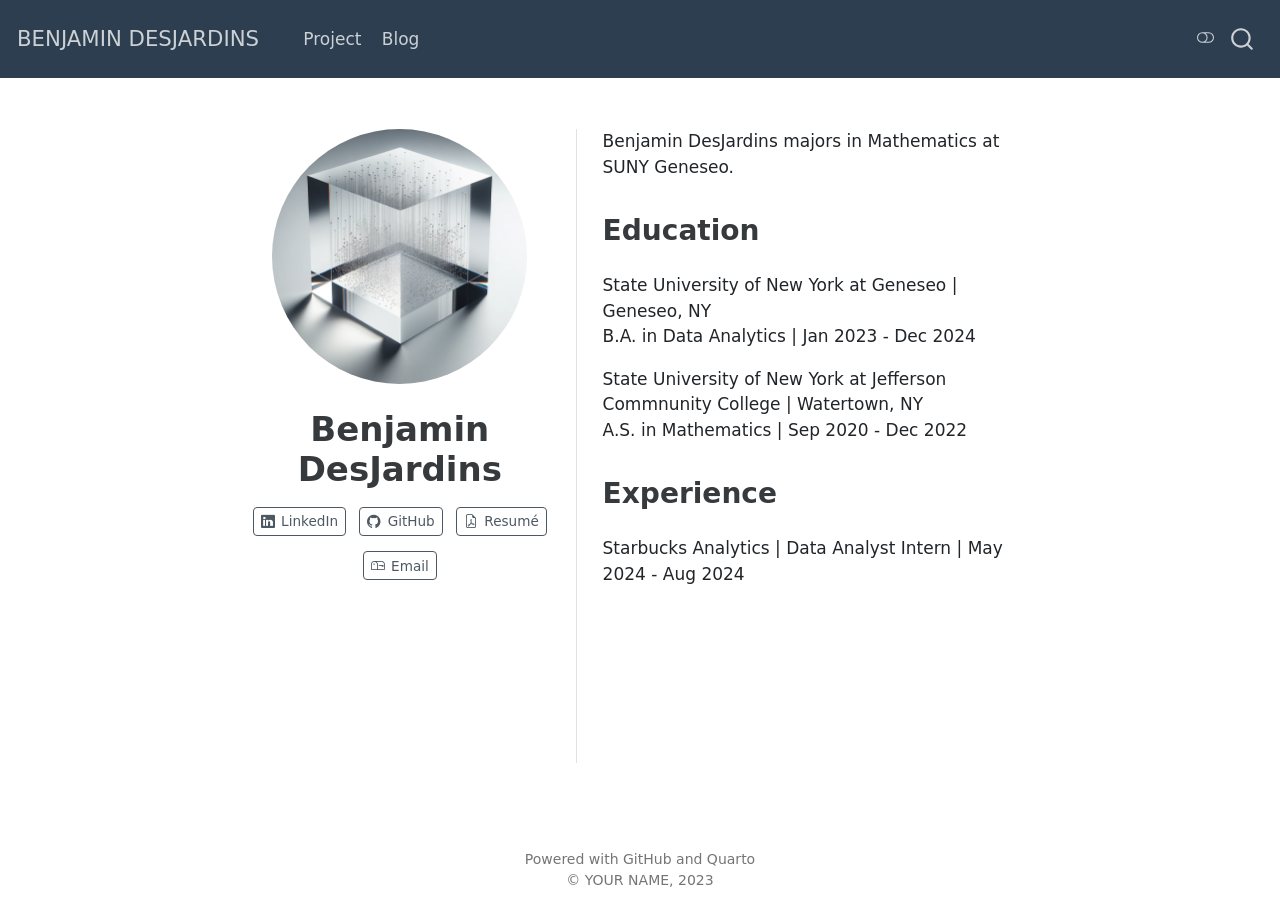
==== commit 94369579: "“ANY_MASSAGE”" ====
--- a/index.html
+++ b/index.html
@@ -114,7 +114,7 @@
   </div>
 </header>
     <div class="about-links">
-  <a href="https://linkedin.com/b-r-desjardins" class="about-link" rel="" target="">
+  <a href="https://linkedin.com/b-r-desjardins/" class="about-link" rel="" target="">
     <i class="bi bi-linkedin"></i>
      <span class="about-link-text">LinkedIn</span>
   </a>
@@ -133,10 +133,11 @@
 </div>
   </div>
   <div class="about-contents"><main class="content" id="quarto-document-content">
-<p>Finley Malloc majors in Data Analytics at SUNY Geneseo. When not working on data analytics, Finley enjoys spending time unicycling and playing with her pet iguana.</p>
+<p>Benjamin DesJardins majors in Mathematics at SUNY Geneseo.</p>
 <section id="education" class="level2">
 <h2 data-anchor-id="education">Education</h2>
-<p>State University of New York at Geneseo | Geneseo, NY <br> B.S. in Data Analytics | Aug 2022 - May 2026 <br> Minor in Business Administration</p>
+<p>State University of New York at Geneseo | Geneseo, NY <br> B.A. in Data Analytics | Jan 2023 - Dec 2024 <br></p>
+<p>State University of New York at Jefferson Commnunity College | Watertown, NY <br> A.S. in Mathematics | Sep 2020 - Dec 2022 <br></p>
 </section>
 <section id="experience" class="level2">
 <h2 data-anchor-id="experience">Experience</h2>
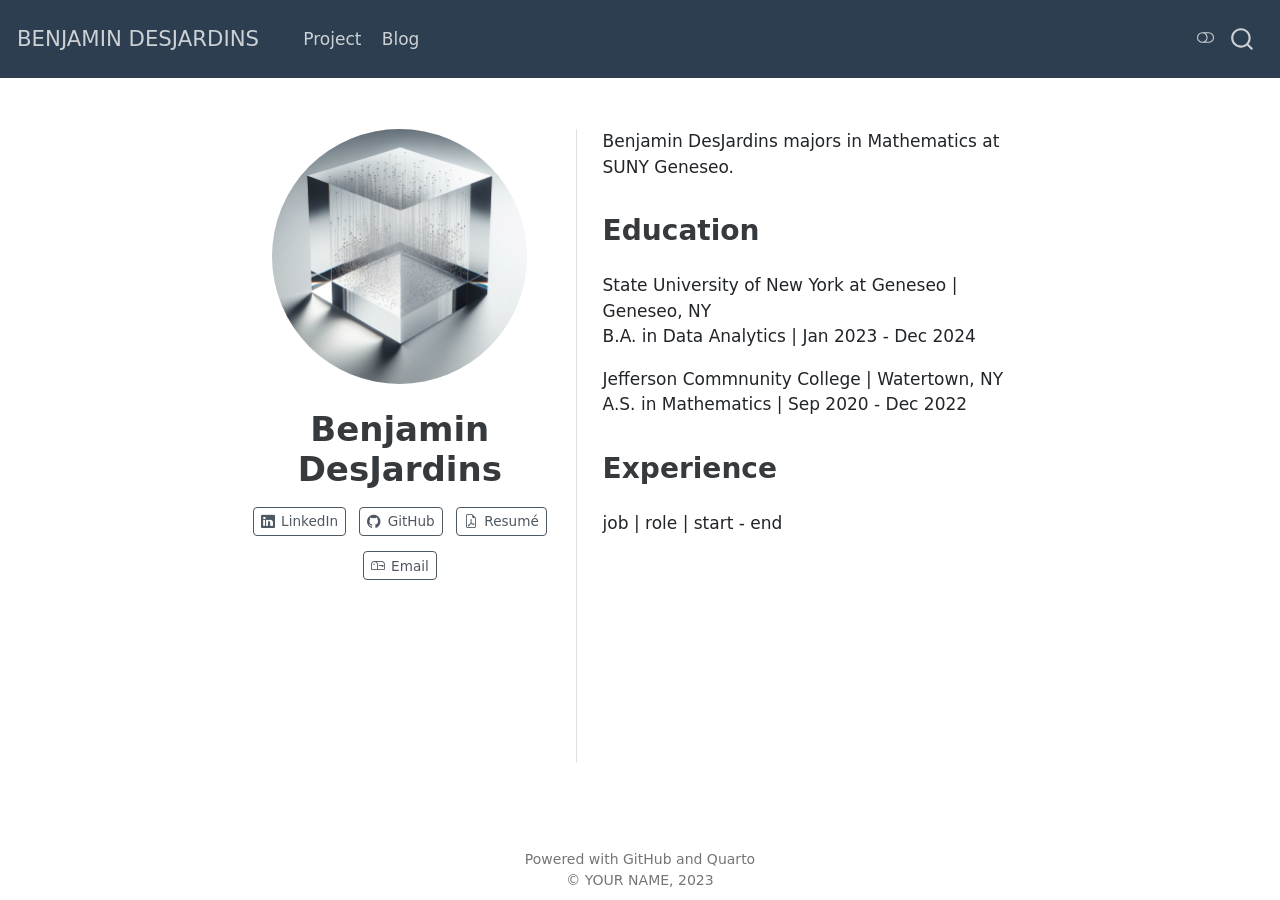
==== commit 11cad82a: "“ANY_MASSAGE”" ====
--- a/index.html
+++ b/index.html
@@ -114,7 +114,7 @@
   </div>
 </header>
     <div class="about-links">
-  <a href="https://linkedin.com/b-r-desjardins/" class="about-link" rel="" target="">
+  <a href="https://linkedin.com/in/b-r-desjardins/" class="about-link" rel="" target="">
     <i class="bi bi-linkedin"></i>
      <span class="about-link-text">LinkedIn</span>
   </a>
@@ -122,7 +122,7 @@
     <i class="bi bi-github"></i>
      <span class="about-link-text">GitHub</span>
   </a>
-  <a href="https://GITHUB_USERNAME.github.io/resume-example.pdf" class="about-link" rel="" target="">
+  <a href="https://GITHUB_USERNAME.github.io/resume_11_10_23.pdf" class="about-link" rel="" target="">
     <i class="bi bi-file-earmark-pdf"></i>
      <span class="about-link-text">Resumé</span>
   </a>
@@ -137,11 +137,11 @@
 <section id="education" class="level2">
 <h2 data-anchor-id="education">Education</h2>
 <p>State University of New York at Geneseo | Geneseo, NY <br> B.A. in Data Analytics | Jan 2023 - Dec 2024 <br></p>
-<p>State University of New York at Jefferson Commnunity College | Watertown, NY <br> A.S. in Mathematics | Sep 2020 - Dec 2022 <br></p>
+<p>Jefferson Commnunity College | Watertown, NY <br> A.S. in Mathematics | Sep 2020 - Dec 2022 <br></p>
 </section>
 <section id="experience" class="level2">
 <h2 data-anchor-id="experience">Experience</h2>
-<p>Starbucks Analytics | Data Analyst Intern | May 2024 - Aug 2024</p>
+<p>job | role | start - end</p>
 
 
 </section>
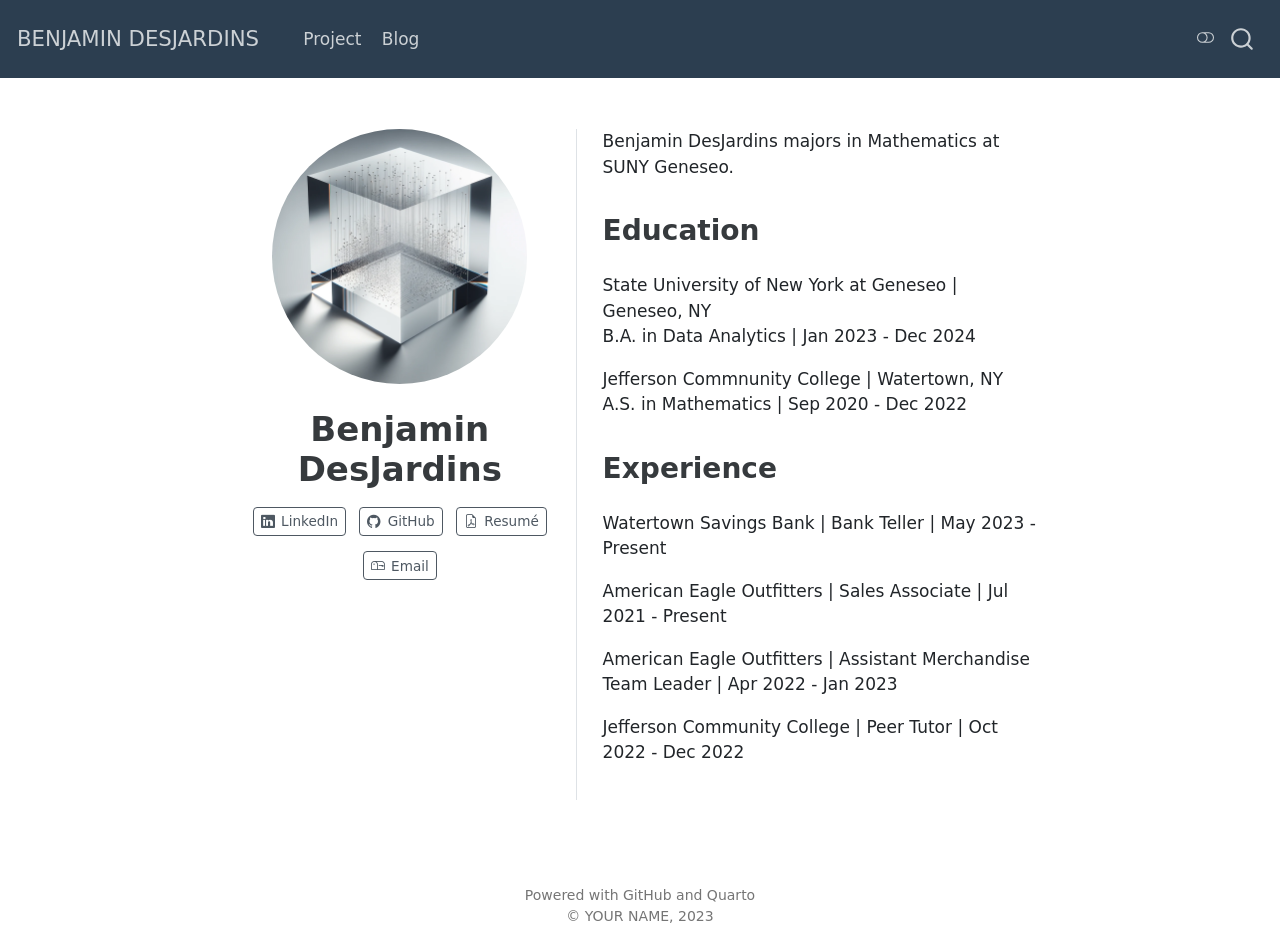
==== commit 6880f188: "“ANY_MASSAGE”" ====
--- a/index.html
+++ b/index.html
@@ -122,7 +122,7 @@
     <i class="bi bi-github"></i>
      <span class="about-link-text">GitHub</span>
   </a>
-  <a href="https://GITHUB_USERNAME.github.io/resume_11_10_23.pdf" class="about-link" rel="" target="">
+  <a href="https://bendesjardins.github.io/resume_11_10_23.pdf" class="about-link" rel="" target="">
     <i class="bi bi-file-earmark-pdf"></i>
      <span class="about-link-text">Resumé</span>
   </a>
@@ -141,7 +141,10 @@
 </section>
 <section id="experience" class="level2">
 <h2 data-anchor-id="experience">Experience</h2>
-<p>job | role | start - end</p>
+<p>Watertown Savings Bank | Bank Teller | May 2023 - Present <br></p>
+<p>American Eagle Outfitters | Sales Associate | Jul 2021 - Present <br></p>
+<p>American Eagle Outfitters | Assistant Merchandise Team Leader | Apr 2022 - Jan 2023 <br></p>
+<p>Jefferson Community College | Peer Tutor | Oct 2022 - Dec 2022 <br></p>
 
 
 </section>
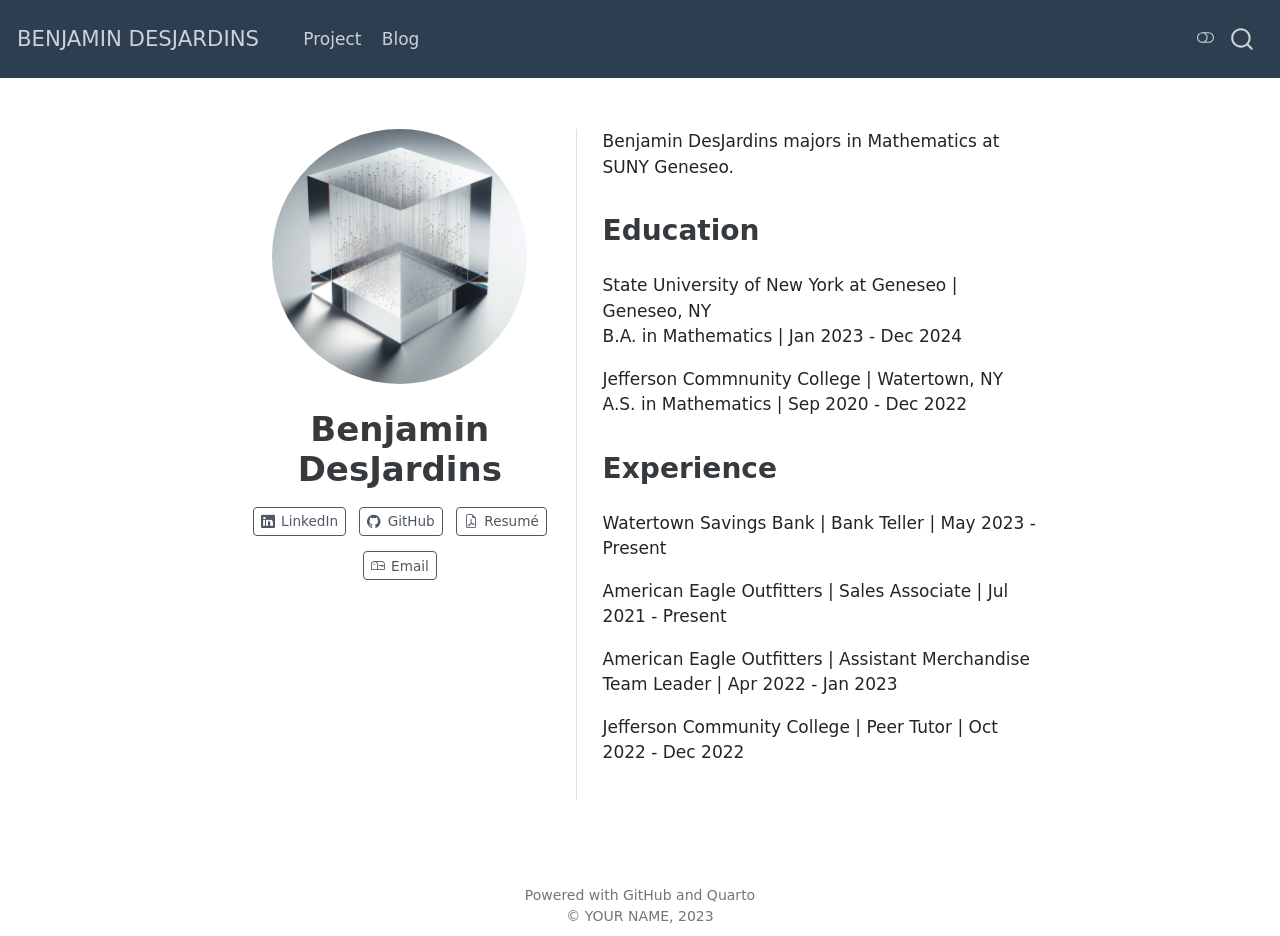
==== commit cc22108c: "“ANY_MASSAGE”" ====
--- a/index.html
+++ b/index.html
@@ -136,7 +136,7 @@
 <p>Benjamin DesJardins majors in Mathematics at SUNY Geneseo.</p>
 <section id="education" class="level2">
 <h2 data-anchor-id="education">Education</h2>
-<p>State University of New York at Geneseo | Geneseo, NY <br> B.A. in Data Analytics | Jan 2023 - Dec 2024 <br></p>
+<p>State University of New York at Geneseo | Geneseo, NY <br> B.A. in Mathematics | Jan 2023 - Dec 2024 <br></p>
 <p>Jefferson Commnunity College | Watertown, NY <br> A.S. in Mathematics | Sep 2020 - Dec 2022 <br></p>
 </section>
 <section id="experience" class="level2">
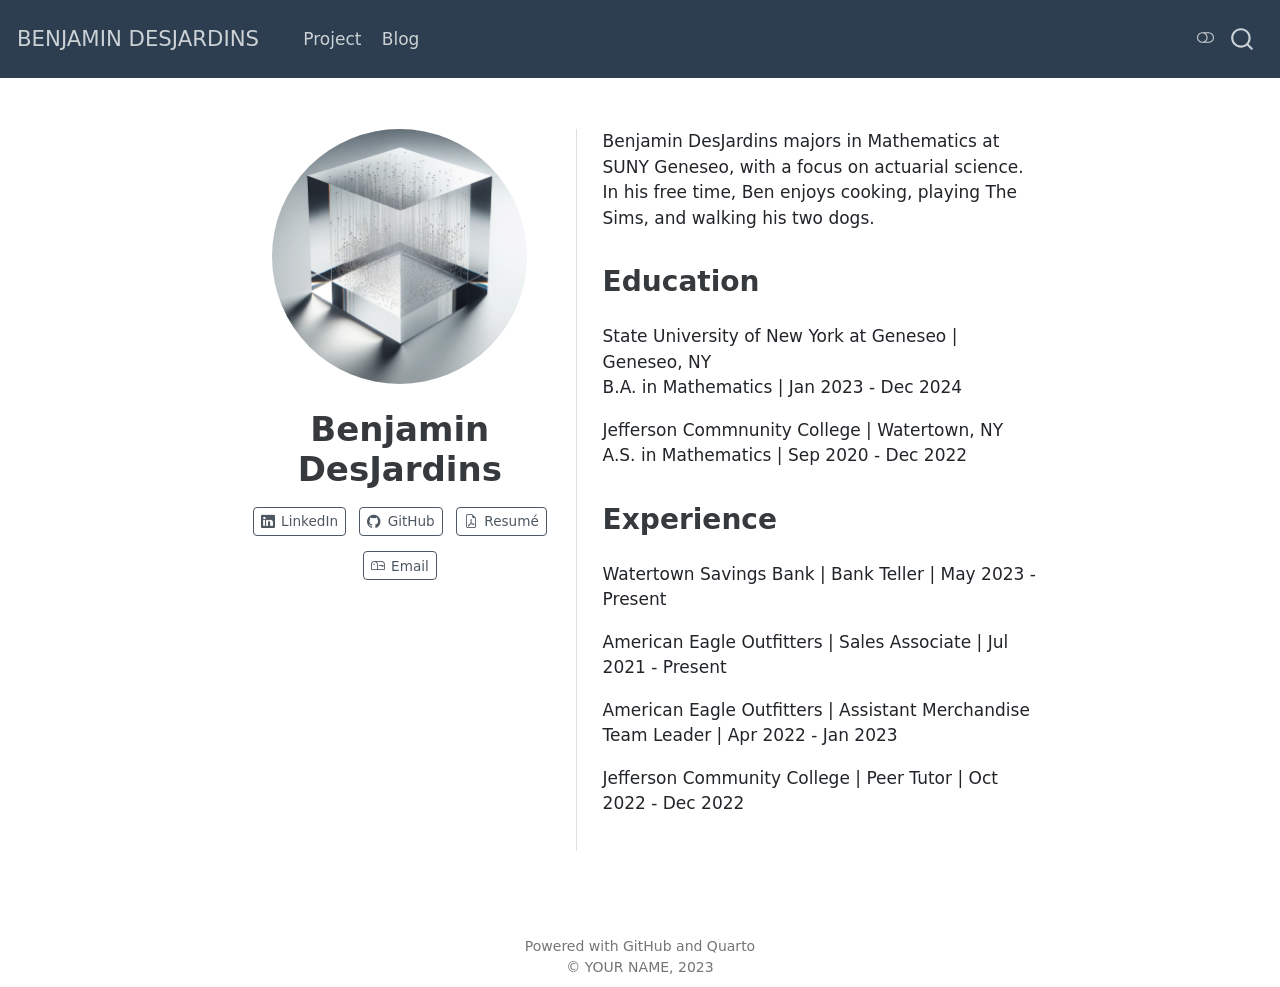
==== commit 2a2cdf41: "“ANY_MASSAGE”" ====
--- a/index.html
+++ b/index.html
@@ -133,7 +133,7 @@
 </div>
   </div>
   <div class="about-contents"><main class="content" id="quarto-document-content">
-<p>Benjamin DesJardins majors in Mathematics at SUNY Geneseo.</p>
+<p>Benjamin DesJardins majors in Mathematics at SUNY Geneseo, with a focus on actuarial science. In his free time, Ben enjoys cooking, playing The Sims, and walking his two dogs.</p>
 <section id="education" class="level2">
 <h2 data-anchor-id="education">Education</h2>
 <p>State University of New York at Geneseo | Geneseo, NY <br> B.A. in Mathematics | Jan 2023 - Dec 2024 <br></p>
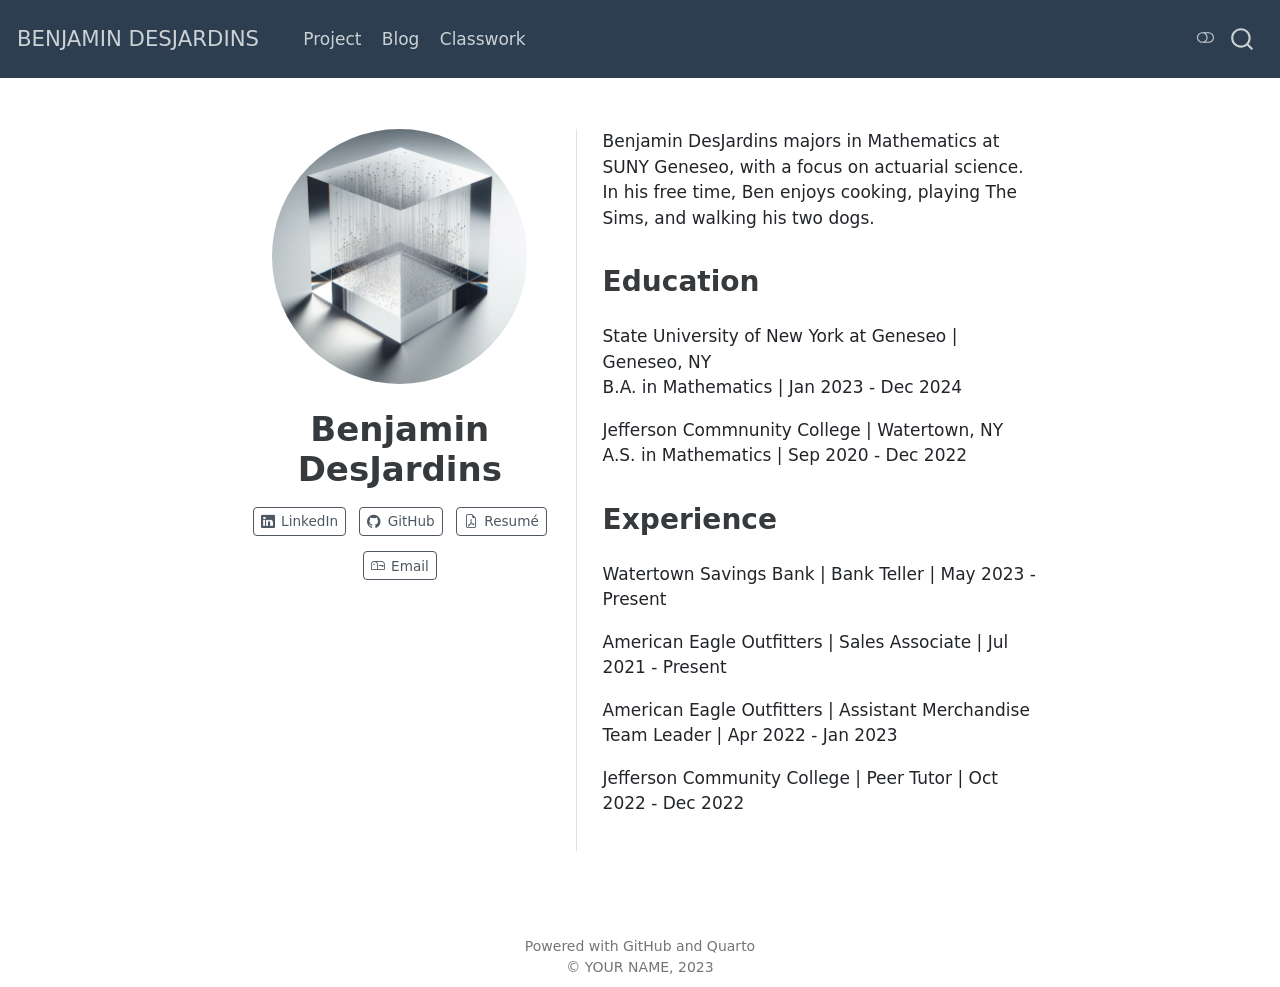
==== commit a72a216a: "add cw 10" ====
--- a/index.html
+++ b/index.html
@@ -87,6 +87,10 @@
   <li class="nav-item">
     <a class="nav-link" href="./blog-listing.html" rel="" target="">
  <span class="menu-text">Blog</span></a>
+  </li>  
+  <li class="nav-item">
+    <a class="nav-link" href="./danl-200-cw-10.html" rel="" target="">
+ <span class="menu-text">Classwork</span></a>
   </li>  
 </ul>
             <div class="quarto-navbar-tools ms-auto">
@@ -122,7 +126,7 @@
     <i class="bi bi-github"></i>
      <span class="about-link-text">GitHub</span>
   </a>
-  <a href="https://bendesjardins.github.io/resume_11_10_23.pdf" class="about-link" rel="" target="">
+  <a href="https://bendesjardins.github.io/resume_12_2_23.pdf" class="about-link" rel="" target="">
     <i class="bi bi-file-earmark-pdf"></i>
      <span class="about-link-text">Resumé</span>
   </a>
